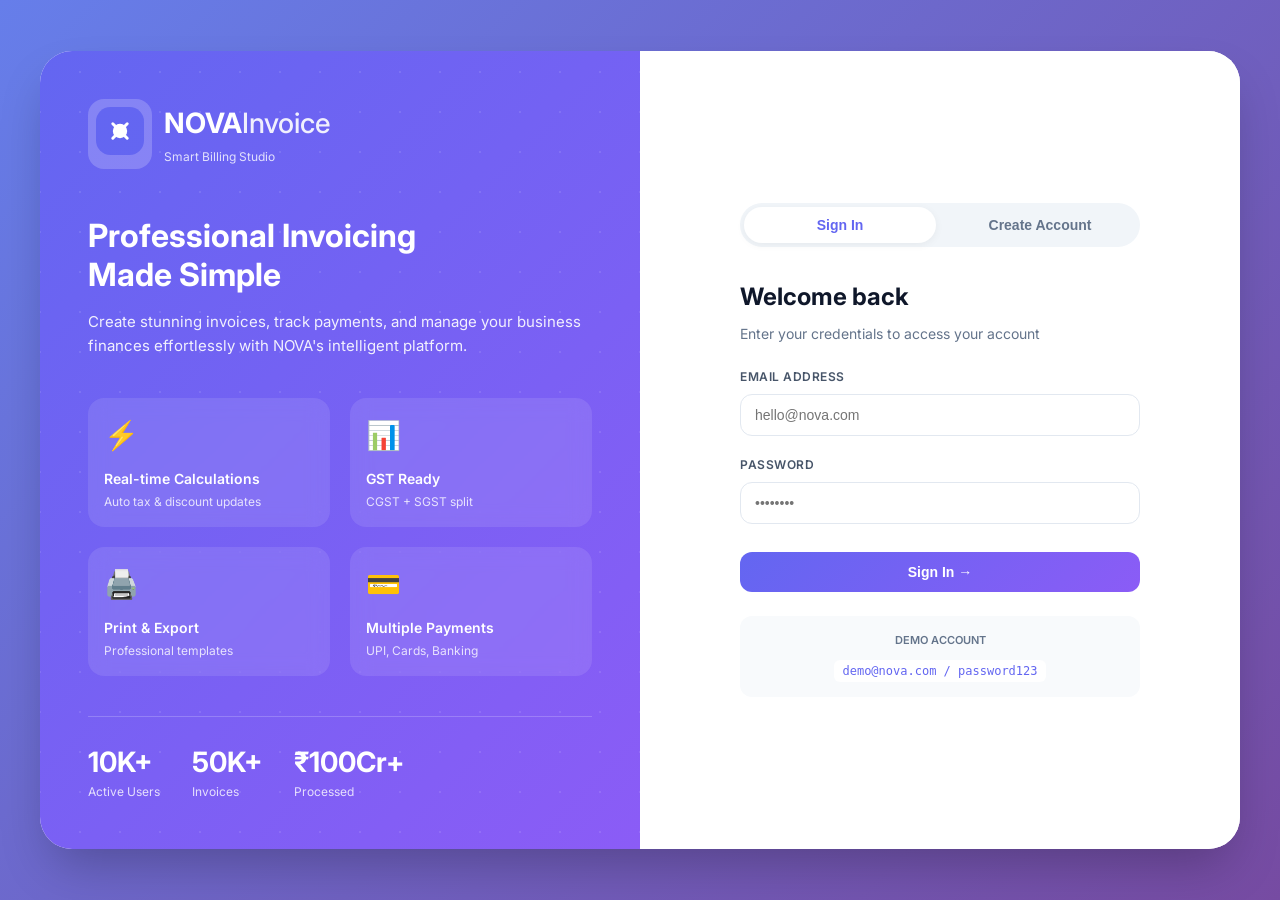
==== dashboard.html @ aae9df7b "second commit" ====
<!DOCTYPE html>
<html lang="en">
<head>
  <meta charset="UTF-8">
  <meta name="viewport" content="width=device-width, initial-scale=1.0">
  <title>NOVA Invoice · Dashboard</title>
  <link rel="preconnect" href="https://fonts.googleapis.com">
  <link rel="preconnect" href="https://fonts.gstatic.com" crossorigin>
  <link href="https://fonts.googleapis.com/css2?family=Inter:opsz,wght@14..32,300;14..32,400;14..32,500;14..32,600;14..32,700;14..32,800&display=swap" rel="stylesheet">
  <link rel="stylesheet" href="css/style.css">
  <link rel="stylesheet" href="css/dashboard.css">
  <link rel="icon" type="image/svg+xml" href="data:image/svg+xml,%3Csvg xmlns='http://www.w3.org/2000/svg' viewBox='0 0 24 24' fill='%236366f1'%3E%3Cpath d='M4 4h16v2H4V4zm2 4h12v2H6V8zm14 3H4v8h16v-8zm-2 6H6v-2h12v2z'/%3E%3C/svg%3E">
</head>
<body>
  <div class="app">
    <!-- Sidebar -->
    <aside class="sidebar">
      <div class="sidebar-header">
        <div class="logo-area">
          <div class="logo-icon-small">
            <svg width="32" height="32" viewBox="0 0 40 40" fill="none">
              <rect width="40" height="40" rx="10" fill="url(#gradLogoSm)"/>
              <path d="M14 14L26 26M26 14L14 26" stroke="white" stroke-width="2" stroke-linecap="round"/>
              <circle cx="20" cy="20" r="5" fill="white"/>
              <defs><linearGradient id="gradLogoSm" x1="0" y1="0" x2="40" y2="40"><stop stop-color="#6366f1"/><stop offset="1" stop-color="#8b5cf6"/></linearGradient></defs>
            </svg>
          </div>
          <div>
            <span class="logo-text">NOVA<span>Invoice</span></span>
            <p class="logo-sub">Smart Billing</p>
          </div>
        </div>
        
        <div class="user-profile">
          <div class="user-avatar" id="userAvatar">
            <span id="userInitial">👤</span>
          </div>
          <div class="user-info">
            <span id="userName">User</span>
            <button class="logout-link" onclick="logout()">Sign out</button>
          </div>
        </div>
      </div>

      <div class="search-section">
        <div class="search-field">
          <svg width="18" height="18" viewBox="0 0 24 24" fill="none" stroke="currentColor" stroke-width="2">
            <circle cx="10" cy="10" r="7"/>
            <line x1="21" y1="21" x2="15" y2="15"/>
          </svg>
          <input type="text" id="searchInput" placeholder="Search invoices...">
        </div>
        <div class="stats-badge">
          <span>Total</span>
          <strong id="invoiceCount">0</strong>
        </div>
      </div>

      <div class="invoices-container" id="invoiceListContainer">
        <div class="empty-invoices" id="emptyInvoices">
          <div class="empty-icon">📄</div>
          <p>No invoices yet</p>
          <span>Create your first invoice</span>
        </div>
        <div id="invoiceList" class="invoice-list"></div>
      </div>
    </aside>

    <!-- Main Content -->
    <main class="main-area">
      <div class="top-nav">
        <div class="welcome-section">
          <h1>Invoice Dashboard</h1>
          <p>Manage & track all your invoices</p>
        </div>
        <button class="create-btn" id="createInvoiceBtn">
          <svg width="20" height="20" viewBox="0 0 24 24" fill="none" stroke="currentColor" stroke-width="2">
            <line x1="12" y1="5" x2="12" y2="19"/>
            <line x1="5" y1="12" x2="19" y2="12"/>
          </svg>
          New Invoice
        </button>
      </div>

      <div class="preview-area" id="previewArea">
        <div class="empty-preview" id="emptyPreview">
          <div class="preview-icon">📋</div>
          <h3>No invoice selected</h3>
          <p>Select an invoice from the sidebar or create a new one</p>
          <button class="outline-btn" id="emptyCreateBtn">+ Create New Invoice</button>
        </div>
        <div id="invoicePreview" class="invoice-preview-wrapper hidden"></div>
      </div>
    </main>
  </div>

  <!-- Modal for Invoice Creation -->
  <div class="modal-overlay" id="invoiceModal">
    <div class="modal-container">
      <div class="modal-header">
        <h2 id="modalTitle">Create New Invoice</h2>
        <button class="modal-close" id="closeModalBtn">&times;</button>
      </div>
      <div class="modal-body">
        <!-- Step 1: Customer Details -->
        <div id="step1" class="modal-step active">
          <div class="step-progress">Step 1 of 2</div>
          <h3>Customer Information</h3>
          <div class="form-grid">
            <div class="form-field">
              <label>Full Name *</label>
              <input type="text" id="custName" placeholder="John Doe">
            </div>
            <div class="form-field">
              <label>Email Address *</label>
              <input type="email" id="custEmail" placeholder="customer@example.com">
            </div>
            <div class="form-field">
              <label>Phone Number</label>
              <input type="tel" id="custPhone" placeholder="+91 98765 43210">
            </div>
            <div class="form-field">
              <label>GSTIN (Optional)</label>
              <input type="text" id="custGst" placeholder="22AAAAA0000A1Z5">
            </div>
            <div class="form-field full-width">
              <label>Billing Address</label>
              <textarea id="custAddress" rows="2" placeholder="Street, City, State - PIN Code"></textarea>
            </div>
          </div>
          <div class="step-actions">
            <button class="btn-primary" id="nextToStep2">Continue →</button>
          </div>
        </div>

        <!-- Step 2: Items & Payment -->
        <div id="step2" class="modal-step">
          <div class="step-progress">Step 2 of 2</div>
          <h3>Items & Payment Details</h3>
          
          <div class="items-section">
            <table class="items-table">
              <thead>
                <tr><th>Item</th><th>Qty</th><th>Unit Price</th><th>Total</th><th></th></tr>
              </thead>
              <tbody id="itemsTableBody"></tbody>
            </table>
            
            <div class="add-item-row">
              <input type="text" id="itemName" placeholder="Item name">
              <input type="number" id="itemQty" placeholder="Qty" value="1" min="1">
              <input type="number" id="itemPrice" placeholder="Price" step="0.01">
              <button class="btn-secondary" id="addItemButton">+ Add</button>
            </div>
          </div>

          <div class="tax-section">
            <div class="tax-fields">
              <div class="tax-field">
                <label>CGST (%)</label>
                <input type="number" id="cgstRate" value="2.5" step="0.1">
              </div>
              <div class="tax-field">
                <label>SGST (%)</label>
                <input type="number" id="sgstRate" value="2.5" step="0.1">
              </div>
              <div class="tax-field">
                <label>Discount (%)</label>
                <input type="number" id="discountRate" value="0" step="0.1">
              </div>
            </div>
          </div>

          <div class="payment-section">
            <label>Payment Method</label>
            <div class="payment-options">
              <label class="payment-opt"><input type="radio" name="paymentMethod" value="UPI" checked> <span>UPI</span></label>
              <label class="payment-opt"><input type="radio" name="paymentMethod" value="Credit Card"> <span>Credit Card</span></label>
              <label class="payment-opt"><input type="radio" name="paymentMethod" value="Debit Card"> <span>Debit Card</span></label>
              <label class="payment-opt"><input type="radio" name="paymentMethod" value="Net Banking"> <span>Net Banking</span></label>
              <label class="payment-opt"><input type="radio" name="paymentMethod" value="Cash"> <span>Cash</span></label>
            </div>
          </div>

          <div class="summary-card">
            <div class="summary-item"><span>Subtotal</span><span id="summarySubtotal">₹0.00</span></div>
            <div class="summary-item"><span>CGST (<span id="cgstLabel">2.5</span>%)</span><span id="summaryCgst">₹0.00</span></div>
            <div class="summary-item"><span>SGST (<span id="sgstLabel">2.5</span>%)</span><span id="summarySgst">₹0.00</span></div>
            <div class="summary-item"><span>Discount</span><span id="summaryDiscount">₹0.00</span></div>
            <div class="summary-item grand"><span>Grand Total</span><span id="summaryGrandTotal">₹0.00</span></div>
          </div>

          <div class="step-actions dual">
            <button class="btn-secondary" id="backToStep1">← Back</button>
            <button class="btn-primary" id="generateInvoiceBtn">Generate Invoice</button>
          </div>
        </div>
      </div>
    </div>
  </div>

  <!-- Toast Notification -->
  <div id="toast" class="toast hidden"></div>
  
  <script src="js/auth.js"></script>
  <script src="js/app.js"></script>
</body>
</html>
---- css/style.css ----
/* Reset & Base */
* {
  margin: 0;
  padding: 0;
  box-sizing: border-box;
}

body {
  font-family: 'Inter', sans-serif;
  background: #f5f7fa;
  color: #1e293b;
  line-height: 1.5;
  -webkit-font-smoothing: antialiased;
}

/* Toast Notification */
.toast {
  position: fixed;
  bottom: 24px;
  right: 24px;
  background: #10b981;
  color: white;
  padding: 14px 24px;
  border-radius: 12px;
  font-weight: 500;
  font-size: 14px;
  z-index: 10000;
  animation: slideInRight 0.3s ease;
  box-shadow: 0 8px 20px rgba(0, 0, 0, 0.12);
  display: flex;
  align-items: center;
  gap: 12px;
  backdrop-filter: blur(8px);
}

.toast::before {
  content: '✓';
  font-weight: bold;
  font-size: 18px;
}

.toast.error {
  background: #ef4444;
}

.toast.error::before {
  content: '✕';
}

.toast.warning {
  background: #f59e0b;
}

.toast.warning::before {
  content: '⚠';
}

.toast.hidden {
  display: none;
}

@keyframes slideInRight {
  from {
    transform: translateX(100%);
    opacity: 0;
  }
  to {
    transform: translateX(0);
    opacity: 1;
  }
}

/* Utility Classes */
.hidden {
  display: none !important;
}

/* Buttons */
.btn-primary {
  background: linear-gradient(135deg, #6366f1 0%, #8b5cf6 100%);
  color: white;
  border: none;
  padding: 12px 28px;
  border-radius: 12px;
  font-weight: 600;
  font-size: 14px;
  cursor: pointer;
  transition: all 0.2s;
  display: inline-flex;
  align-items: center;
  gap: 8px;
}

.btn-primary:hover {
  transform: translateY(-2px);
  box-shadow: 0 8px 20px rgba(99, 102, 241, 0.3);
}

.btn-secondary {
  background: #f1f5f9;
  color: #1e293b;
  border: 1px solid #e2e8f0;
  padding: 12px 28px;
  border-radius: 12px;
  font-weight: 600;
  font-size: 14px;
  cursor: pointer;
  transition: all 0.2s;
}

.btn-secondary:hover {
  background: #e2e8f0;
}

/* Form Elements */
.form-field {
  display: flex;
  flex-direction: column;
  gap: 8px;
}

.form-field label {
  font-size: 12px;
  font-weight: 600;
  color: #475569;
  text-transform: uppercase;
  letter-spacing: 0.5px;
}

.form-field input,
.form-field textarea {
  border: 1px solid #e2e8f0;
  border-radius: 10px;
  padding: 10px 14px;
  font-size: 14px;
  font-family: inherit;
  transition: all 0.2s;
}

.form-field input:focus,
.form-field textarea:focus {
  outline: none;
  border-color: #6366f1;
  box-shadow: 0 0 0 3px rgba(99, 102, 241, 0.1);
}

/* Scrollbar */
::-webkit-scrollbar {
  width: 6px;
  height: 6px;
}

::-webkit-scrollbar-track {
  background: #f1f5f9;
}

::-webkit-scrollbar-thumb {
  background: #cbd5e1;
  border-radius: 10px;
}

::-webkit-scrollbar-thumb:hover {
  background: #94a3b8;
}
---- css/dashboard.css ----
.app {
  display: flex;
  min-height: 100vh;
  background: #f8fafc;
}

/* Sidebar */
.sidebar {
  width: 300px;
  background: white;
  border-right: 1px solid #e2e8f0;
  display: flex;
  flex-direction: column;
  position: fixed;
  height: 100vh;
  overflow-y: auto;
}

.sidebar-header {
  padding: 24px;
  border-bottom: 1px solid #e2e8f0;
}

.logo-area {
  display: flex;
  align-items: center;
  gap: 12px;
  margin-bottom: 24px;
}

.logo-icon-small {
  background: linear-gradient(135deg, #6366f1 0%, #8b5cf6 100%);
  border-radius: 12px;
  padding: 6px;
}

.logo-text {
  font-size: 18px;
  font-weight: 700;
  color: #0f172a;
}

.logo-text span {
  color: #6366f1;
}

.logo-sub {
  font-size: 10px;
  color: #94a3b8;
  margin-top: 2px;
}

.user-profile {
  display: flex;
  align-items: center;
  gap: 12px;
  padding-top: 16px;
  border-top: 1px solid #e2e8f0;
}

.user-avatar {
  width: 44px;
  height: 44px;
  background: linear-gradient(135deg, #6366f1 0%, #8b5cf6 100%);
  border-radius: 50%;
  display: flex;
  align-items: center;
  justify-content: center;
  font-size: 18px;
  color: white;
}

.user-info {
  flex: 1;
}

.user-info span {
  display: block;
  font-weight: 600;
  font-size: 14px;
  color: #0f172a;
}

.logout-link {
  background: none;
  border: none;
  color: #ef4444;
  font-size: 11px;
  cursor: pointer;
  padding: 0;
  margin-top: 4px;
}

.logout-link:hover {
  text-decoration: underline;
}

.search-section {
  padding: 20px 24px;
  border-bottom: 1px solid #e2e8f0;
}

.search-field {
  display: flex;
  align-items: center;
  gap: 10px;
  background: #f1f5f9;
  border: 1px solid #e2e8f0;
  border-radius: 12px;
  padding: 10px 14px;
  margin-bottom: 16px;
}

.search-field svg {
  color: #94a3b8;
}

.search-field input {
  flex: 1;
  border: none;
  background: transparent;
  outline: none;
  font-size: 14px;
}

.stats-badge {
  display: flex;
  justify-content: space-between;
  font-size: 12px;
  color: #64748b;
}

.stats-badge strong {
  color: #6366f1;
  font-size: 16px;
}

.invoices-container {
  flex: 1;
  padding: 16px;
  overflow-y: auto;
}

.empty-invoices {
  text-align: center;
  padding: 48px 20px;
  color: #94a3b8;
}

.empty-icon {
  font-size: 48px;
  margin-bottom: 12px;
}

.invoice-list {
  display: flex;
  flex-direction: column;
  gap: 8px;
}

.invoice-item {
  background: #f8fafc;
  border: 1px solid #e2e8f0;
  border-radius: 12px;
  padding: 12px;
  cursor: pointer;
  transition: all 0.2s;
}

.invoice-item:hover {
  border-color: #6366f1;
  transform: translateX(4px);
  background: #fef9e3;
}

.invoice-item.active {
  border-color: #6366f1;
  background: #eef2ff;
}

.invoice-header {
  display: flex;
  justify-content: space-between;
  margin-bottom: 8px;
  font-size: 11px;
  color: #64748b;
}

.invoice-number {
  font-weight: 600;
  color: #6366f1;
}

.invoice-customer {
  font-weight: 600;
  font-size: 13px;
  margin-bottom: 6px;
}

.invoice-amount {
  font-weight: 700;
  font-size: 14px;
  color: #0f172a;
}

/* Main Content */
.main-area {
  flex: 1;
  margin-left: 300px;
  padding: 24px;
}

.top-nav {
  display: flex;
  justify-content: space-between;
  align-items: center;
  margin-bottom: 24px;
}

.welcome-section h1 {
  font-size: 28px;
  font-weight: 700;
  color: #0f172a;
}

.welcome-section p {
  color: #64748b;
  font-size: 14px;
  margin-top: 4px;
}

.create-btn {
  background: linear-gradient(135deg, #6366f1 0%, #8b5cf6 100%);
  color: white;
  border: none;
  padding: 12px 24px;
  border-radius: 40px;
  font-weight: 600;
  display: flex;
  align-items: center;
  gap: 8px;
  cursor: pointer;
  transition: all 0.2s;
}

.create-btn:hover {
  transform: translateY(-2px);
  box-shadow: 0 8px 20px rgba(99,102,241,0.3);
}

.preview-area {
  background: white;
  border-radius: 24px;
  border: 1px solid #e2e8f0;
  min-height: 500px;
}

.empty-preview {
  text-align: center;
  padding: 80px 40px;
  color: #94a3b8;
}

.preview-icon {
  font-size: 64px;
  margin-bottom: 16px;
}

.empty-preview h3 {
  font-size: 20px;
  margin-bottom: 8px;
  color: #475569;
}

.outline-btn {
  background: transparent;
  border: 1px solid #6366f1;
  color: #6366f1;
  padding: 10px 24px;
  border-radius: 40px;
  font-weight: 600;
  cursor: pointer;
  margin-top: 16px;
  transition: all 0.2s;
}

.outline-btn:hover {
  background: #6366f1;
  color: white;
}

/* Invoice Preview */
.invoice-preview-wrapper {
  padding: 32px;
  animation: fadeInUp 0.3s ease;
}

@keyframes fadeInUp {
  from {
    opacity: 0;
    transform: translateY(20px);
  }
  to {
    opacity: 1;
    transform: translateY(0);
  }
}

.invoice-card {
  background: white;
}

.invoice-header {
  display: flex;
  justify-content: space-between;
  margin-bottom: 32px;
  padding-bottom: 24px;
  border-bottom: 2px solid #e2e8f0;
}

.company-info h2 {
  font-size: 24px;
  color: #6366f1;
  margin-bottom: 8px;
}

.company-info p {
  font-size: 12px;
  color: #64748b;
  margin-bottom: 4px;
}

.invoice-details {
  text-align: right;
}

.invoice-title {
  font-size: 28px;
  font-weight: 700;
  color: #0f172a;
}

.billing-section {
  display: grid;
  grid-template-columns: 1fr 1fr;
  gap: 32px;
  margin-bottom: 32px;
}

.bill-to h4, .invoice-meta h4 {
  font-weight: 600;
  margin-bottom: 12px;
  color: #0f172a;
}

.bill-to p, .invoice-meta p {
  font-size: 13px;
  color: #475569;
  margin-bottom: 4px;
}

.items-table {
  width: 100%;
  border-collapse: collapse;
  margin-bottom: 24px;
}

.items-table th {
  background: #f8fafc;
  padding: 12px;
  text-align: left;
  font-weight: 600;
  font-size: 12px;
  border-bottom: 2px solid #e2e8f0;
}

.items-table td {
  padding: 12px;
  border-bottom: 1px solid #e2e8f0;
  font-size: 13px;
}

.payment-info {
  background: #f8fafc;
  padding: 16px;
  border-radius: 12px;
  margin-bottom: 24px;
}

.payment-info h4 {
  font-size: 11px;
  color: #64748b;
  margin-bottom: 8px;
  text-transform: uppercase;
}

.summary-section {
  display: flex;
  justify-content: flex-end;
}

.summary-box {
  width: 320px;
}

.summary-row {
  display: flex;
  justify-content: space-between;
  padding: 8px 0;
  font-size: 13px;
}

.grand-total-row {
  font-weight: 700;
  color: #6366f1;
  border-top: 2px solid #e2e8f0;
  margin-top: 8px;
  padding-top: 12px;
  font-size: 16px;
}

.print-btn {
  margin-top: 24px;
  display: flex;
  justify-content: flex-end;
}

/* Modal */
.modal-overlay {
  display: none;
  position: fixed;
  top: 0;
  left: 0;
  right: 0;
  bottom: 0;
  background: rgba(0, 0, 0, 0.6);
  backdrop-filter: blur(4px);
  z-index: 1000;
  align-items: center;
  justify-content: center;
}

.modal-overlay.active {
  display: flex;
}

.modal-container {
  background: white;
  border-radius: 24px;
  width: 90%;
  max-width: 800px;
  max-height: 85vh;
  overflow-y: auto;
  animation: modalSlideUp 0.3s ease;
}

@keyframes modalSlideUp {
  from {
    transform: translateY(50px);
    opacity: 0;
  }
  to {
    transform: translateY(0);
    opacity: 1;
  }
}

.modal-header {
  display: flex;
  justify-content: space-between;
  align-items: center;
  padding: 20px 24px;
  border-bottom: 1px solid #e2e8f0;
}

.modal-header h2 {
  font-size: 20px;
  font-weight: 600;
}

.modal-close {
  background: none;
  border: none;
  font-size: 28px;
  cursor: pointer;
  color: #94a3b8;
  transition: all 0.2s;
}

.modal-close:hover {
  color: #ef4444;
  transform: rotate(90deg);
}

.modal-body {
  padding: 24px;
}

.modal-step {
  display: none;
}

.modal-step.active {
  display: block;
  animation: fadeIn 0.3s ease;
}

.step-progress {
  font-size: 11px;
  color: #6366f1;
  font-weight: 600;
  margin-bottom: 12px;
  text-transform: uppercase;
  letter-spacing: 1px;
}

.modal-step h3 {
  font-size: 20px;
  margin-bottom: 24px;
  color: #0f172a;
}

.form-grid {
  display: grid;
  grid-template-columns: 1fr 1fr;
  gap: 16px;
  margin-bottom: 24px;
}

.full-width {
  grid-column: span 2;
}

.items-section {
  margin-bottom: 24px;
}

.items-table {
  width: 100%;
  margin-bottom: 16px;
}

.items-table th, .items-table td {
  padding: 10px;
  font-size: 13px;
}

.add-item-row {
  display: grid;
  grid-template-columns: 2fr 1fr 1fr auto;
  gap: 8px;
}

.add-item-row input {
  border: 1px solid #e2e8f0;
  border-radius: 10px;
  padding: 8px 12px;
  font-size: 13px;
}

.delete-item {
  background: none;
  border: none;
  color: #ef4444;
  cursor: pointer;
  font-size: 18px;
  padding: 4px;
}

.tax-section {
  margin-bottom: 24px;
}

.tax-fields {
  display: grid;
  grid-template-columns: repeat(3, 1fr);
  gap: 16px;
}

.tax-field label {
  font-size: 11px;
  font-weight: 600;
  color: #475569;
  display: block;
  margin-bottom: 6px;
}

.tax-field input {
  width: 100%;
  border: 1px solid #e2e8f0;
  border-radius: 10px;
  padding: 8px 12px;
  font-size: 13px;
}

.payment-section {
  margin-bottom: 24px;
}

.payment-section label {
  font-size: 11px;
  font-weight: 600;
  color: #475569;
  display: block;
  margin-bottom: 12px;
  text-transform: uppercase;
}

.payment-options {
  display: flex;
  flex-wrap: wrap;
  gap: 12px;
}

.payment-opt {
  display: flex;
  align-items: center;
  gap: 6px;
  padding: 6px 14px;
  border: 1px solid #e2e8f0;
  border-radius: 40px;
  cursor: pointer;
  transition: all 0.2s;
}

.payment-opt:hover {
  border-color: #6366f1;
  background: #eef2ff;
}

.payment-opt input {
  margin: 0;
}

.summary-card {
  background: #f8fafc;
  padding: 16px;
  border-radius: 16px;
  margin-bottom: 24px;
}

.summary-item {
  display: flex;
  justify-content: space-between;
  padding: 8px 0;
  font-size: 13px;
}

.summary-item.grand {
  font-weight: 700;
  color: #6366f1;
  font-size: 16px;
  border-top: 1px solid #e2e8f0;
  margin-top: 8px;
  padding-top: 12px;
}

.step-actions {
  display: flex;
  justify-content: flex-end;
  gap: 12px;
  margin-top: 24px;
}

.step-actions.dual {
  justify-content: space-between;
}

/* Responsive */
@media (max-width: 768px) {
  .sidebar {
    position: fixed;
    transform: translateX(-100%);
    transition: transform 0.3s;
    z-index: 100;
  }
  
  .main-area {
    margin-left: 0;
  }
  
  .form-grid {
    grid-template-columns: 1fr;
  }
  
  .full-width {
    grid-column: span 1;
  }
  
  .tax-fields {
    grid-template-columns: 1fr;
  }
  
  .add-item-row {
    grid-template-columns: 1fr;
  }
  
  .billing-section {
    grid-template-columns: 1fr;
  }
}

@media print {
  .sidebar, .top-nav, .modal-overlay, .print-btn, .create-btn {
    display: none !important;
  }
  
  .main-area {
    margin: 0;
    padding: 0;
  }
  
  .preview-area {
    border: none;
    padding: 0;
  }
  
  .invoice-card {
    page-break-inside: avoid;
  }
}
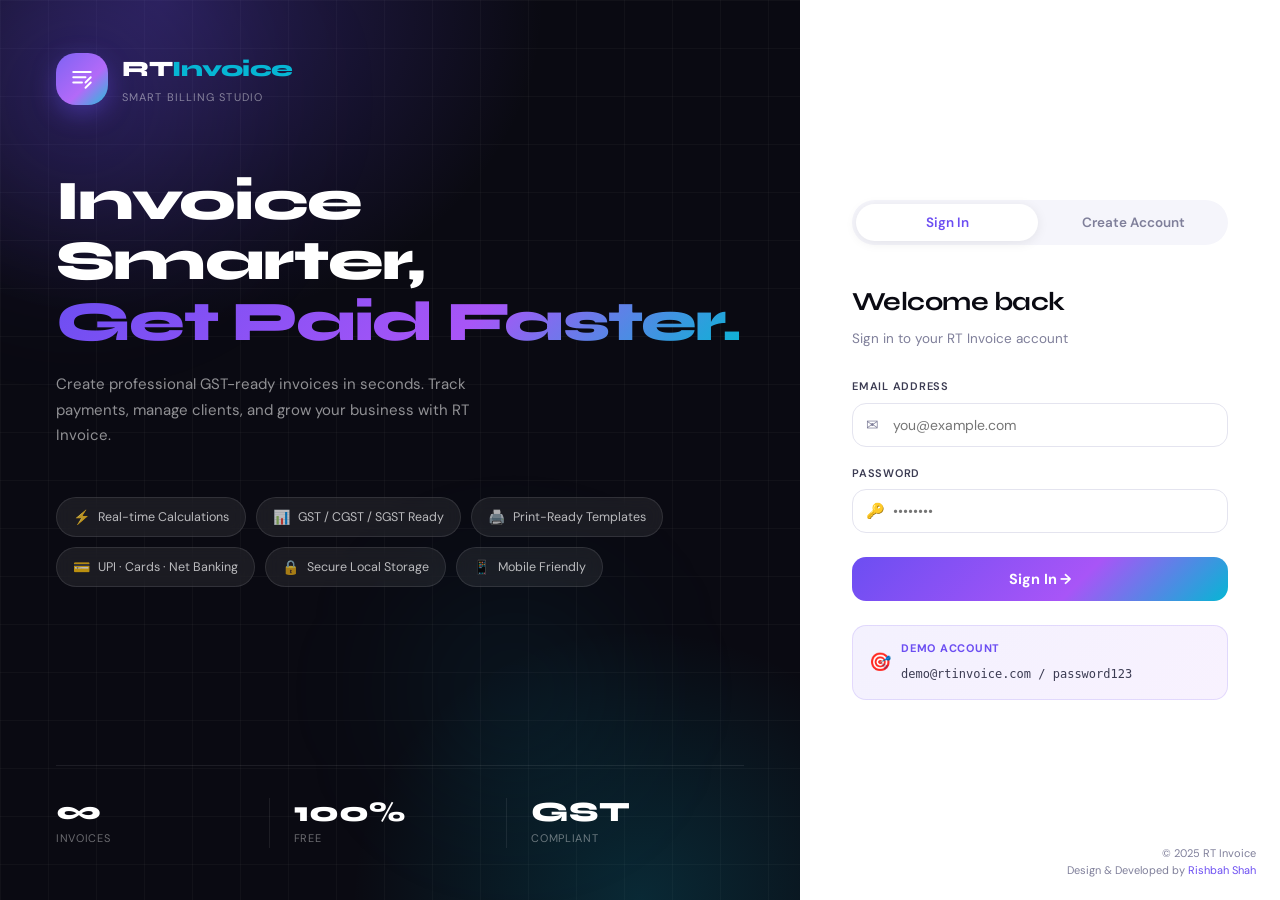
==== commit b6248469: "third commit" ====
--- a/dashboard.html
+++ b/dashboard.html
@@ -1,119 +1,177 @@
 <!DOCTYPE html>
 <html lang="en">
+
 <head>
   <meta charset="UTF-8">
   <meta name="viewport" content="width=device-width, initial-scale=1.0">
-  <title>NOVA Invoice · Dashboard</title>
+  <title>RT Invoice · Dashboard</title>
   <link rel="preconnect" href="https://fonts.googleapis.com">
   <link rel="preconnect" href="https://fonts.gstatic.com" crossorigin>
-  <link href="https://fonts.googleapis.com/css2?family=Inter:opsz,wght@14..32,300;14..32,400;14..32,500;14..32,600;14..32,700;14..32,800&display=swap" rel="stylesheet">
+  <link
+    href="https://fonts.googleapis.com/css2?family=Syne:wght@400;500;600;700;800&family=DM+Sans:ital,opsz,wght@0,9..40,300;0,9..40,400;0,9..40,500;0,9..40,600;1,9..40,300&display=swap"
+    rel="stylesheet">
   <link rel="stylesheet" href="css/style.css">
   <link rel="stylesheet" href="css/dashboard.css">
-  <link rel="icon" type="image/svg+xml" href="data:image/svg+xml,%3Csvg xmlns='http://www.w3.org/2000/svg' viewBox='0 0 24 24' fill='%236366f1'%3E%3Cpath d='M4 4h16v2H4V4zm2 4h12v2H6V8zm14 3H4v8h16v-8zm-2 6H6v-2h12v2z'/%3E%3C/svg%3E">
+  <link rel="icon" type="image/svg+xml"
+    href="data:image/svg+xml,%3Csvg xmlns='http://www.w3.org/2000/svg' viewBox='0 0 32 32' fill='%236c4ef2'%3E%3Crect width='32' height='32' rx='8' fill='%236c4ef2'/%3E%3Ctext x='5' y='23' font-size='18' font-weight='900' fill='white' font-family='sans-serif'%3ERT%3C/text%3E%3C/svg%3E">
 </head>
+
 <body>
+
   <div class="app">
-    <!-- Sidebar -->
+
+    <!-- ══════════════════════════
+       SIDEBAR
+  ══════════════════════════ -->
     <aside class="sidebar">
-      <div class="sidebar-header">
-        <div class="logo-area">
-          <div class="logo-icon-small">
-            <svg width="32" height="32" viewBox="0 0 40 40" fill="none">
-              <rect width="40" height="40" rx="10" fill="url(#gradLogoSm)"/>
-              <path d="M14 14L26 26M26 14L14 26" stroke="white" stroke-width="2" stroke-linecap="round"/>
-              <circle cx="20" cy="20" r="5" fill="white"/>
-              <defs><linearGradient id="gradLogoSm" x1="0" y1="0" x2="40" y2="40"><stop stop-color="#6366f1"/><stop offset="1" stop-color="#8b5cf6"/></linearGradient></defs>
+
+      <!-- Top dark header -->
+      <div class="sidebar-top">
+        <div class="sidebar-brand">
+          <div class="sb-icon">
+            <svg width="20" height="20" viewBox="0 0 32 32" fill="none">
+              <path d="M6 8h20M6 14h14M6 20h10M20 20l6-6M20 26l6-6" stroke="white" stroke-width="2.2"
+                stroke-linecap="round" />
             </svg>
           </div>
           <div>
-            <span class="logo-text">NOVA<span>Invoice</span></span>
-            <p class="logo-sub">Smart Billing</p>
-          </div>
-        </div>
-        
-        <div class="user-profile">
-          <div class="user-avatar" id="userAvatar">
-            <span id="userInitial">👤</span>
-          </div>
-          <div class="user-info">
-            <span id="userName">User</span>
-            <button class="logout-link" onclick="logout()">Sign out</button>
-          </div>
-        </div>
-      </div>
-
-      <div class="search-section">
-        <div class="search-field">
-          <svg width="18" height="18" viewBox="0 0 24 24" fill="none" stroke="currentColor" stroke-width="2">
-            <circle cx="10" cy="10" r="7"/>
-            <line x1="21" y1="21" x2="15" y2="15"/>
+            <div class="sb-brand-name">RT<span>Invoice</span></div>
+            <div class="sb-brand-sub">Smart Billing</div>
+          </div>
+        </div>
+
+        <!-- User profile -->
+        <div class="sb-user">
+          <div class="sb-avatar" id="userInitial">U</div>
+          <div style="flex:1;min-width:0">
+            <span class="sb-user-name" id="userName">User</span>
+            <span class="sb-user-meta">Signed in</span>
+          </div>
+          <button class="sb-signout" onclick="logout()" title="Sign out">
+            <svg width="16" height="16" viewBox="0 0 24 24" fill="none" stroke="currentColor" stroke-width="2.2">
+              <path d="M9 21H5a2 2 0 0 1-2-2V5a2 2 0 0 1 2-2h4" />
+              <polyline points="16 17 21 12 16 7" />
+              <line x1="21" y1="12" x2="9" y2="12" />
+            </svg>
+          </button>
+        </div>
+      </div>
+
+      <!-- Search -->
+      <div class="sb-search">
+        <div class="sb-search-wrap">
+          <svg width="15" height="15" viewBox="0 0 24 24" fill="none" stroke="currentColor" stroke-width="2">
+            <circle cx="10" cy="10" r="7" />
+            <line x1="21" y1="21" x2="15" y2="15" />
           </svg>
-          <input type="text" id="searchInput" placeholder="Search invoices...">
-        </div>
-        <div class="stats-badge">
-          <span>Total</span>
-          <strong id="invoiceCount">0</strong>
-        </div>
-      </div>
-
-      <div class="invoices-container" id="invoiceListContainer">
-        <div class="empty-invoices" id="emptyInvoices">
-          <div class="empty-icon">📄</div>
+          <input type="text" id="searchInput" placeholder="Search invoices…">
+        </div>
+        <div class="sb-meta">
+          <span>Total Invoices</span>
+          <span class="sb-count" id="invoiceCount">0</span>
+        </div>
+      </div>
+
+      <!-- Invoice List -->
+      <div class="sb-list-area">
+        <div class="empty-state" id="emptyInvoices">
+          <div class="empty-state-icon">📄</div>
           <p>No invoices yet</p>
-          <span>Create your first invoice</span>
-        </div>
-        <div id="invoiceList" class="invoice-list"></div>
-      </div>
+          <span>Create your first invoice above</span>
+        </div>
+        <div id="invoiceList"></div>
+      </div>
+
+      <!-- Copyright -->
+      <div class="sb-copyright">
+        © 2025 RT Invoice<br>
+        Design &amp; Developed by <strong>Rishbah Shah</strong>
+      </div>
+
     </aside>
 
-    <!-- Main Content -->
+    <!-- ══════════════════════════
+       MAIN CONTENT
+  ══════════════════════════ -->
     <main class="main-area">
-      <div class="top-nav">
-        <div class="welcome-section">
-          <h1>Invoice Dashboard</h1>
-          <p>Manage & track all your invoices</p>
+
+      <!-- Top Bar -->
+      <div class="top-bar">
+        <div style="display:flex;align-items:center;gap:0">
+          <button class="hamburger" id="hamburgerBtn" aria-label="Toggle sidebar">
+            <span></span><span></span><span></span>
+          </button>
+          <div class="top-bar-left">
+            <h1>Invoice Dashboard</h1>
+            <p>Manage &amp; track all your invoices</p>
+          </div>
         </div>
         <button class="create-btn" id="createInvoiceBtn">
-          <svg width="20" height="20" viewBox="0 0 24 24" fill="none" stroke="currentColor" stroke-width="2">
-            <line x1="12" y1="5" x2="12" y2="19"/>
-            <line x1="5" y1="12" x2="19" y2="12"/>
+          <svg width="16" height="16" viewBox="0 0 24 24" fill="none" stroke="currentColor" stroke-width="2.5">
+            <line x1="12" y1="5" x2="12" y2="19" />
+            <line x1="5" y1="12" x2="19" y2="12" />
           </svg>
           New Invoice
         </button>
       </div>
 
-      <div class="preview-area" id="previewArea">
-        <div class="empty-preview" id="emptyPreview">
-          <div class="preview-icon">📋</div>
-          <h3>No invoice selected</h3>
-          <p>Select an invoice from the sidebar or create a new one</p>
+      <!-- Content Area -->
+      <div class="content-area">
+
+        <!-- Empty Preview -->
+        <div class="preview-empty" id="emptyPreview">
+          <div class="preview-empty-icon">📋</div>
+          <h3>No Invoice Selected</h3>
+          <p>Select an invoice from the sidebar, or create a new one to get started.</p>
           <button class="outline-btn" id="emptyCreateBtn">+ Create New Invoice</button>
         </div>
-        <div id="invoicePreview" class="invoice-preview-wrapper hidden"></div>
+
+        <!-- Invoice Preview -->
+        <div id="invoicePreview" class="hidden"></div>
+
       </div>
     </main>
   </div>
 
-  <!-- Modal for Invoice Creation -->
+  <!-- ══════════════════════════
+     MODAL — Create Invoice
+══════════════════════════ -->
   <div class="modal-overlay" id="invoiceModal">
-    <div class="modal-container">
-      <div class="modal-header">
-        <h2 id="modalTitle">Create New Invoice</h2>
+    <div class="modal-box">
+
+      <!-- Modal Header -->
+      <div class="modal-head">
+        <h2 id="modalTitle">New Invoice — Customer Info</h2>
         <button class="modal-close" id="closeModalBtn">&times;</button>
       </div>
+
+      <!-- Step Indicator -->
+      <div class="step-indicator">
+        <div class="step-dot active" id="stepDot1">1</div>
+        <span
+          style="font-size:11px;color:var(--muted);text-transform:uppercase;letter-spacing:.07em;font-weight:600">Customer</span>
+        <div class="step-line">
+          <div class="step-line-fill" id="stepFill1"></div>
+        </div>
+        <div class="step-dot" id="stepDot2">2</div>
+        <span
+          style="font-size:11px;color:var(--muted);text-transform:uppercase;letter-spacing:.07em;font-weight:600">Items
+          &amp; Payment</span>
+      </div>
+
       <div class="modal-body">
-        <!-- Step 1: Customer Details -->
+
+        <!-- ── Step 1: Customer ── -->
         <div id="step1" class="modal-step active">
-          <div class="step-progress">Step 1 of 2</div>
-          <h3>Customer Information</h3>
+          <div class="modal-step-title">Customer Information</div>
           <div class="form-grid">
             <div class="form-field">
               <label>Full Name *</label>
-              <input type="text" id="custName" placeholder="John Doe">
+              <input type="text" id="custName" placeholder="e.g. Amit Patel">
             </div>
             <div class="form-field">
               <label>Email Address *</label>
-              <input type="email" id="custEmail" placeholder="customer@example.com">
+              <input type="email" id="custEmail" placeholder="amit@example.com">
             </div>
             <div class="form-field">
               <label>Phone Number</label>
@@ -123,86 +181,125 @@
               <label>GSTIN (Optional)</label>
               <input type="text" id="custGst" placeholder="22AAAAA0000A1Z5">
             </div>
-            <div class="form-field full-width">
+            <div class="form-field full">
               <label>Billing Address</label>
-              <textarea id="custAddress" rows="2" placeholder="Street, City, State - PIN Code"></textarea>
+              <textarea id="custAddress" rows="2" placeholder="Street, City, State — PIN Code"></textarea>
             </div>
           </div>
           <div class="step-actions">
-            <button class="btn-primary" id="nextToStep2">Continue →</button>
-          </div>
-        </div>
-
-        <!-- Step 2: Items & Payment -->
+            <button class="btn-primary" id="nextToStep2">Continue → Items</button>
+          </div>
+        </div>
+
+        <!-- ── Step 2: Items & Payment ── -->
         <div id="step2" class="modal-step">
-          <div class="step-progress">Step 2 of 2</div>
-          <h3>Items & Payment Details</h3>
-          
+          <div class="modal-step-title">Items &amp; Payment Details</div>
+
+          <!-- Items Table -->
           <div class="items-section">
-            <table class="items-table">
+            <table class="modal-items-table">
               <thead>
-                <tr><th>Item</th><th>Qty</th><th>Unit Price</th><th>Total</th><th></th></tr>
+                <tr>
+                  <th>Item</th>
+                  <th>Qty</th>
+                  <th>Unit Price</th>
+                  <th>Total</th>
+                  <th></th>
+                </tr>
               </thead>
-              <tbody id="itemsTableBody"></tbody>
+              <tbody id="itemsTableBody">
+                <tr id="emptyItemRow">
+                  <td colspan="5" style="text-align:center;color:var(--muted);font-size:13px;padding:18px">
+                    No items added yet — use the form below
+                  </td>
+                </tr>
+              </tbody>
             </table>
-            
+
             <div class="add-item-row">
-              <input type="text" id="itemName" placeholder="Item name">
-              <input type="number" id="itemQty" placeholder="Qty" value="1" min="1">
-              <input type="number" id="itemPrice" placeholder="Price" step="0.01">
-              <button class="btn-secondary" id="addItemButton">+ Add</button>
-            </div>
-          </div>
-
-          <div class="tax-section">
-            <div class="tax-fields">
-              <div class="tax-field">
-                <label>CGST (%)</label>
-                <input type="number" id="cgstRate" value="2.5" step="0.1">
+              <div class="form-field">
+                <label>Item Name</label>
+                <input type="text" id="itemName" placeholder="e.g. Web Design">
               </div>
-              <div class="tax-field">
-                <label>SGST (%)</label>
-                <input type="number" id="sgstRate" value="2.5" step="0.1">
+              <div class="form-field">
+                <label>Qty</label>
+                <input type="number" id="itemQty" value="1" min="1">
               </div>
-              <div class="tax-field">
-                <label>Discount (%)</label>
-                <input type="number" id="discountRate" value="0" step="0.1">
+              <div class="form-field">
+                <label>Price (₹)</label>
+                <input type="number" id="itemPrice" placeholder="0.00" step="0.01" min="0">
               </div>
-            </div>
-          </div>
-
-          <div class="payment-section">
-            <label>Payment Method</label>
-            <div class="payment-options">
-              <label class="payment-opt"><input type="radio" name="paymentMethod" value="UPI" checked> <span>UPI</span></label>
-              <label class="payment-opt"><input type="radio" name="paymentMethod" value="Credit Card"> <span>Credit Card</span></label>
-              <label class="payment-opt"><input type="radio" name="paymentMethod" value="Debit Card"> <span>Debit Card</span></label>
-              <label class="payment-opt"><input type="radio" name="paymentMethod" value="Net Banking"> <span>Net Banking</span></label>
-              <label class="payment-opt"><input type="radio" name="paymentMethod" value="Cash"> <span>Cash</span></label>
-            </div>
-          </div>
-
+              <div class="form-field" style="justify-content:flex-end">
+                <label>&nbsp;</label>
+                <button class="btn-primary" id="addItemButton" style="white-space:nowrap">+ Add</button>
+              </div>
+            </div>
+          </div>
+
+          <!-- Tax Fields -->
+          <div class="tax-grid">
+            <div class="form-field">
+              <label>CGST (%)</label>
+              <input type="number" id="cgstRate" value="2.5" step="0.1" min="0">
+            </div>
+            <div class="form-field">
+              <label>SGST (%)</label>
+              <input type="number" id="sgstRate" value="2.5" step="0.1" min="0">
+            </div>
+            <div class="form-field">
+              <label>Discount (%)</label>
+              <input type="number" id="discountRate" value="0" step="0.1" min="0">
+            </div>
+          </div>
+
+          <!-- Payment Method -->
+          <div class="payment-opts-label">Payment Method</div>
+          <div class="payment-opts">
+            <label class="pay-opt"><input type="radio" name="paymentMethod" value="UPI" checked>
+              <span>UPI</span></label>
+            <label class="pay-opt"><input type="radio" name="paymentMethod" value="Credit Card"> <span>Credit
+                Card</span></label>
+            <label class="pay-opt"><input type="radio" name="paymentMethod" value="Debit Card"> <span>Debit
+                Card</span></label>
+            <label class="pay-opt"><input type="radio" name="paymentMethod" value="Net Banking"> <span>Net
+                Banking</span></label>
+            <label class="pay-opt"><input type="radio" name="paymentMethod" value="Cash"> <span>Cash</span></label>
+          </div>
+
+          <!-- Summary Card -->
           <div class="summary-card">
-            <div class="summary-item"><span>Subtotal</span><span id="summarySubtotal">₹0.00</span></div>
-            <div class="summary-item"><span>CGST (<span id="cgstLabel">2.5</span>%)</span><span id="summaryCgst">₹0.00</span></div>
-            <div class="summary-item"><span>SGST (<span id="sgstLabel">2.5</span>%)</span><span id="summarySgst">₹0.00</span></div>
-            <div class="summary-item"><span>Discount</span><span id="summaryDiscount">₹0.00</span></div>
-            <div class="summary-item grand"><span>Grand Total</span><span id="summaryGrandTotal">₹0.00</span></div>
+            <div class="sum-line"><span>Subtotal</span><span id="summarySubtotal">₹0.00</span></div>
+            <div class="sum-line"><span>CGST (<span id="cgstLabel">2.5</span>%)</span><span
+                id="summaryCgst">₹0.00</span></div>
+            <div class="sum-line"><span>SGST (<span id="sgstLabel">2.5</span>%)</span><span
+                id="summarySgst">₹0.00</span></div>
+            <div class="sum-line"><span>Discount</span><span id="summaryDiscount">₹0.00</span></div>
+            <div class="sum-total"><span>Grand Total</span><span id="summaryGrandTotal">₹0.00</span></div>
           </div>
 
           <div class="step-actions dual">
             <button class="btn-secondary" id="backToStep1">← Back</button>
-            <button class="btn-primary" id="generateInvoiceBtn">Generate Invoice</button>
-          </div>
-        </div>
+            <button class="btn-primary" id="generateInvoiceBtn">
+              <svg width="15" height="15" viewBox="0 0 24 24" fill="none" stroke="currentColor" stroke-width="2.2">
+                <path d="M14 2H6a2 2 0 0 0-2 2v16a2 2 0 0 0 2 2h12a2 2 0 0 0 2-2V8z" />
+                <polyline points="14 2 14 8 20 8" />
+                <line x1="12" y1="11" x2="12" y2="17" />
+                <line x1="9" y1="14" x2="15" y2="14" />
+              </svg>
+              Generate Invoice
+            </button>
+          </div>
+        </div>
+
       </div>
     </div>
   </div>
 
-  <!-- Toast Notification -->
+  <!-- Toast -->
   <div id="toast" class="toast hidden"></div>
-  
+
   <script src="js/auth.js"></script>
   <script src="js/app.js"></script>
 </body>
+
 </html>
--- a/css/style.css
+++ b/css/style.css
@@ -1,164 +1,294 @@
-/* Reset & Base */
-* {
+/* =============================================
+   RT INVOICE — Global Styles
+   Design & Developed by Rishbah Shah
+   ============================================= */
+
+@import url('https://fonts.googleapis.com/css2?family=Syne:wght@400;500;600;700;800&family=DM+Sans:ital,opsz,wght@0,9..40,300;0,9..40,400;0,9..40,500;0,9..40,600;1,9..40,300&display=swap');
+
+:root {
+  --ink: #0a0a12;
+  --ink-mid: #1e1e2e;
+  --ink-soft: #3b3b52;
+  --muted: #7f7f9a;
+  --border: #e4e4ef;
+  --surface: #f5f5fb;
+  --white: #ffffff;
+
+  --accent: #6c4ef2;
+  --accent-2: #a855f7;
+  --accent-3: #06b6d4;
+  --glow: rgba(108, 78, 242, 0.18);
+
+  --grad: linear-gradient(135deg, #6c4ef2 0%, #a855f7 60%, #06b6d4 100%);
+  --grad-soft: linear-gradient(135deg, rgba(108, 78, 242, 0.08) 0%, rgba(168, 85, 247, 0.08) 100%);
+
+  --r-sm: 8px;
+  --r-md: 14px;
+  --r-lg: 20px;
+  --r-xl: 28px;
+  --r-2xl: 40px;
+
+  --shadow-sm: 0 2px 8px rgba(10, 10, 18, 0.06);
+  --shadow-md: 0 8px 24px rgba(10, 10, 18, 0.10);
+  --shadow-lg: 0 20px 48px rgba(10, 10, 18, 0.14);
+  --shadow-accent: 0 8px 32px rgba(108, 78, 242, 0.28);
+
+  --font-display: 'Syne', sans-serif;
+  --font-body: 'DM Sans', sans-serif;
+
+  --ease-spring: cubic-bezier(0.34, 1.56, 0.64, 1);
+  --ease-smooth: cubic-bezier(0.4, 0, 0.2, 1);
+}
+
+*,
+*::before,
+*::after {
   margin: 0;
   padding: 0;
   box-sizing: border-box;
 }
 
+html {
+  scroll-behavior: smooth;
+}
+
 body {
-  font-family: 'Inter', sans-serif;
-  background: #f5f7fa;
-  color: #1e293b;
-  line-height: 1.5;
+  font-family: var(--font-body);
+  background: var(--surface);
+  color: var(--ink);
+  line-height: 1.6;
   -webkit-font-smoothing: antialiased;
-}
-
-/* Toast Notification */
-.toast {
-  position: fixed;
-  bottom: 24px;
-  right: 24px;
-  background: #10b981;
-  color: white;
-  padding: 14px 24px;
-  border-radius: 12px;
-  font-weight: 500;
-  font-size: 14px;
-  z-index: 10000;
-  animation: slideInRight 0.3s ease;
-  box-shadow: 0 8px 20px rgba(0, 0, 0, 0.12);
-  display: flex;
-  align-items: center;
-  gap: 12px;
-  backdrop-filter: blur(8px);
-}
-
-.toast::before {
-  content: '✓';
-  font-weight: bold;
-  font-size: 18px;
-}
-
-.toast.error {
-  background: #ef4444;
-}
-
-.toast.error::before {
-  content: '✕';
-}
-
-.toast.warning {
-  background: #f59e0b;
-}
-
-.toast.warning::before {
-  content: '⚠';
-}
-
-.toast.hidden {
-  display: none;
-}
-
-@keyframes slideInRight {
-  from {
-    transform: translateX(100%);
-    opacity: 0;
-  }
-  to {
-    transform: translateX(0);
-    opacity: 1;
-  }
-}
-
-/* Utility Classes */
+  -moz-osx-font-smoothing: grayscale;
+}
+
+/* ---- Scrollbar ---- */
+::-webkit-scrollbar {
+  width: 5px;
+  height: 5px;
+}
+
+::-webkit-scrollbar-track {
+  background: var(--surface);
+}
+
+::-webkit-scrollbar-thumb {
+  background: var(--border);
+  border-radius: 10px;
+}
+
+::-webkit-scrollbar-thumb:hover {
+  background: var(--muted);
+}
+
+/* ---- Selection ---- */
+::selection {
+  background: rgba(108, 78, 242, 0.15);
+  color: var(--ink);
+}
+
+/* ---- Utilities ---- */
 .hidden {
   display: none !important;
 }
 
-/* Buttons */
+/* ---- Buttons ---- */
 .btn-primary {
-  background: linear-gradient(135deg, #6366f1 0%, #8b5cf6 100%);
-  color: white;
+  font-family: var(--font-body);
+  background: var(--grad);
+  color: var(--white);
   border: none;
-  padding: 12px 28px;
-  border-radius: 12px;
+  padding: 11px 28px;
+  border-radius: var(--r-2xl);
   font-weight: 600;
   font-size: 14px;
   cursor: pointer;
-  transition: all 0.2s;
+  transition: all 0.25s var(--ease-smooth);
   display: inline-flex;
   align-items: center;
   gap: 8px;
+  letter-spacing: 0.01em;
 }
 
 .btn-primary:hover {
   transform: translateY(-2px);
-  box-shadow: 0 8px 20px rgba(99, 102, 241, 0.3);
+  box-shadow: var(--shadow-accent);
+}
+
+.btn-primary:active {
+  transform: translateY(0);
 }
 
 .btn-secondary {
-  background: #f1f5f9;
-  color: #1e293b;
-  border: 1px solid #e2e8f0;
-  padding: 12px 28px;
-  border-radius: 12px;
-  font-weight: 600;
+  font-family: var(--font-body);
+  background: var(--white);
+  color: var(--ink);
+  border: 1.5px solid var(--border);
+  padding: 11px 28px;
+  border-radius: var(--r-2xl);
+  font-weight: 500;
   font-size: 14px;
   cursor: pointer;
-  transition: all 0.2s;
+  transition: all 0.2s var(--ease-smooth);
 }
 
 .btn-secondary:hover {
-  background: #e2e8f0;
-}
-
-/* Form Elements */
+  border-color: var(--accent);
+  color: var(--accent);
+  background: var(--grad-soft);
+}
+
+/* ---- Form Fields ---- */
 .form-field {
   display: flex;
   flex-direction: column;
-  gap: 8px;
+  gap: 7px;
 }
 
 .form-field label {
-  font-size: 12px;
+  font-size: 11px;
   font-weight: 600;
-  color: #475569;
+  color: var(--muted);
   text-transform: uppercase;
-  letter-spacing: 0.5px;
+  letter-spacing: 0.06em;
 }
 
 .form-field input,
-.form-field textarea {
-  border: 1px solid #e2e8f0;
-  border-radius: 10px;
+.form-field textarea,
+.form-field select {
+  border: 1.5px solid var(--border);
+  border-radius: var(--r-md);
   padding: 10px 14px;
   font-size: 14px;
-  font-family: inherit;
-  transition: all 0.2s;
+  font-family: var(--font-body);
+  color: var(--ink);
+  background: var(--white);
+  transition: all 0.2s var(--ease-smooth);
+  outline: none;
 }
 
 .form-field input:focus,
-.form-field textarea:focus {
-  outline: none;
-  border-color: #6366f1;
-  box-shadow: 0 0 0 3px rgba(99, 102, 241, 0.1);
-}
-
-/* Scrollbar */
-::-webkit-scrollbar {
-  width: 6px;
-  height: 6px;
-}
-
-::-webkit-scrollbar-track {
-  background: #f1f5f9;
-}
-
-::-webkit-scrollbar-thumb {
-  background: #cbd5e1;
-  border-radius: 10px;
-}
-
-::-webkit-scrollbar-thumb:hover {
-  background: #94a3b8;
+.form-field textarea:focus,
+.form-field select:focus {
+  border-color: var(--accent);
+  box-shadow: 0 0 0 3px rgba(108, 78, 242, 0.10);
+}
+
+.form-field textarea {
+  resize: vertical;
+  min-height: 68px;
+}
+
+/* ---- Toast ---- */
+.toast {
+  position: fixed;
+  bottom: 28px;
+  right: 28px;
+  background: var(--ink-mid);
+  color: var(--white);
+  padding: 14px 22px;
+  border-radius: var(--r-lg);
+  font-weight: 500;
+  font-size: 13.5px;
+  z-index: 99999;
+  animation: toastIn 0.35s var(--ease-spring);
+  box-shadow: var(--shadow-lg);
+  display: flex;
+  align-items: center;
+  gap: 10px;
+  max-width: 360px;
+  border-left: 3px solid var(--accent);
+}
+
+.toast::before {
+  content: '✓';
+  font-size: 16px;
+  color: #10d98e;
+  font-weight: 700;
+  flex-shrink: 0;
+}
+
+.toast.error {
+  border-left-color: #f43f5e;
+}
+
+.toast.error::before {
+  content: '✕';
+  color: #f43f5e;
+}
+
+.toast.warning {
+  border-left-color: #f59e0b;
+}
+
+.toast.warning::before {
+  content: '⚠';
+  color: #f59e0b;
+}
+
+.toast.hidden {
+  display: none;
+}
+
+@keyframes toastIn {
+  from {
+    transform: translateX(120%) scale(0.9);
+    opacity: 0;
+  }
+
+  to {
+    transform: translateX(0) scale(1);
+    opacity: 1;
+  }
+}
+
+/* ---- Animated gradient orb (background decoration) ---- */
+.orb {
+  position: absolute;
+  border-radius: 50%;
+  filter: blur(72px);
+  pointer-events: none;
+  animation: orbFloat 8s ease-in-out infinite;
+}
+
+.orb-1 {
+  width: 400px;
+  height: 400px;
+  background: radial-gradient(circle, rgba(108, 78, 242, 0.22) 0%, transparent 70%);
+  top: -100px;
+  left: -120px;
+  animation-delay: 0s;
+}
+
+.orb-2 {
+  width: 300px;
+  height: 300px;
+  background: radial-gradient(circle, rgba(168, 85, 247, 0.18) 0%, transparent 70%);
+  top: 40%;
+  right: -80px;
+  animation-delay: -3s;
+}
+
+.orb-3 {
+  width: 260px;
+  height: 260px;
+  background: radial-gradient(circle, rgba(6, 182, 212, 0.14) 0%, transparent 70%);
+  bottom: 80px;
+  left: 30%;
+  animation-delay: -5s;
+}
+
+@keyframes orbFloat {
+
+  0%,
+  100% {
+    transform: translate(0, 0) scale(1);
+  }
+
+  33% {
+    transform: translate(20px, -30px) scale(1.05);
+  }
+
+  66% {
+    transform: translate(-15px, 20px) scale(0.95);
+  }
 }
--- a/css/dashboard.css
+++ b/css/dashboard.css
@@ -1,499 +1,848 @@
+/* =============================================
+   RT INVOICE — Dashboard Styles
+   Design & Developed by Rishbah Shah
+   ============================================= */
+
 .app {
   display: flex;
   min-height: 100vh;
-  background: #f8fafc;
-}
-
-/* Sidebar */
+  background: var(--surface);
+}
+
+/* =====================
+   SIDEBAR
+   ===================== */
 .sidebar {
-  width: 300px;
-  background: white;
-  border-right: 1px solid #e2e8f0;
+  width: 290px;
+  background: var(--white);
+  border-right: 1px solid var(--border);
   display: flex;
   flex-direction: column;
   position: fixed;
   height: 100vh;
   overflow-y: auto;
-}
-
-.sidebar-header {
-  padding: 24px;
-  border-bottom: 1px solid #e2e8f0;
-}
-
-.logo-area {
-  display: flex;
-  align-items: center;
-  gap: 12px;
-  margin-bottom: 24px;
-}
-
-.logo-icon-small {
-  background: linear-gradient(135deg, #6366f1 0%, #8b5cf6 100%);
-  border-radius: 12px;
-  padding: 6px;
-}
-
-.logo-text {
-  font-size: 18px;
-  font-weight: 700;
-  color: #0f172a;
-}
-
-.logo-text span {
-  color: #6366f1;
-}
-
-.logo-sub {
+  z-index: 50;
+  transition: transform 0.3s var(--ease-smooth);
+}
+
+.sidebar-top {
+  padding: 24px 22px 20px;
+  border-bottom: 1px solid var(--border);
+  background: var(--ink);
+  position: relative;
+  overflow: hidden;
+}
+
+.sidebar-top::before {
+  content: '';
+  position: absolute;
+  top: -60%;
+  left: -30%;
+  width: 200%;
+  height: 200%;
+  background: radial-gradient(ellipse 60% 50% at 40% 30%, rgba(108, 78, 242, 0.25) 0%, transparent 60%);
+  pointer-events: none;
+}
+
+.sidebar-brand {
+  display: flex;
+  align-items: center;
+  gap: 11px;
+  margin-bottom: 20px;
+  position: relative;
+  z-index: 1;
+}
+
+.sb-icon {
+  width: 38px;
+  height: 38px;
+  background: var(--grad);
+  border-radius: 10px;
+  display: flex;
+  align-items: center;
+  justify-content: center;
+  flex-shrink: 0;
+  box-shadow: 0 4px 14px rgba(108, 78, 242, 0.35);
+}
+
+.sb-brand-name {
+  font-family: var(--font-display);
+  font-size: 17px;
+  font-weight: 800;
+  color: var(--white);
+  letter-spacing: -0.02em;
+  line-height: 1.1;
+}
+
+.sb-brand-name span {
+  color: var(--accent-3);
+}
+
+.sb-brand-sub {
   font-size: 10px;
-  color: #94a3b8;
-  margin-top: 2px;
-}
-
-.user-profile {
-  display: flex;
-  align-items: center;
-  gap: 12px;
-  padding-top: 16px;
-  border-top: 1px solid #e2e8f0;
-}
-
-.user-avatar {
-  width: 44px;
-  height: 44px;
-  background: linear-gradient(135deg, #6366f1 0%, #8b5cf6 100%);
+  color: rgba(255, 255, 255, 0.40);
+  text-transform: uppercase;
+  letter-spacing: 0.08em;
+}
+
+/* User Profile */
+.sb-user {
+  display: flex;
+  align-items: center;
+  gap: 10px;
+  padding: 12px 14px;
+  background: rgba(255, 255, 255, 0.07);
+  border: 1px solid rgba(255, 255, 255, 0.08);
+  border-radius: var(--r-md);
+  position: relative;
+  z-index: 1;
+}
+
+.sb-avatar {
+  width: 38px;
+  height: 38px;
+  background: var(--grad);
   border-radius: 50%;
   display: flex;
   align-items: center;
   justify-content: center;
-  font-size: 18px;
-  color: white;
-}
-
-.user-info {
-  flex: 1;
-}
-
-.user-info span {
+  font-family: var(--font-display);
+  font-size: 16px;
+  font-weight: 700;
+  color: var(--white);
+  flex-shrink: 0;
+}
+
+.sb-user-name {
+  font-size: 13px;
+  font-weight: 600;
+  color: var(--white);
   display: block;
-  font-weight: 600;
-  font-size: 14px;
-  color: #0f172a;
-}
-
-.logout-link {
+}
+
+.sb-user-meta {
+  font-size: 10px;
+  color: rgba(255, 255, 255, 0.40);
+  text-transform: uppercase;
+  letter-spacing: 0.07em;
+}
+
+.sb-signout {
+  margin-left: auto;
   background: none;
   border: none;
-  color: #ef4444;
-  font-size: 11px;
   cursor: pointer;
-  padding: 0;
-  margin-top: 4px;
-}
-
-.logout-link:hover {
-  text-decoration: underline;
-}
-
-.search-section {
-  padding: 20px 24px;
-  border-bottom: 1px solid #e2e8f0;
-}
-
-.search-field {
-  display: flex;
-  align-items: center;
-  gap: 10px;
-  background: #f1f5f9;
-  border: 1px solid #e2e8f0;
-  border-radius: 12px;
-  padding: 10px 14px;
-  margin-bottom: 16px;
-}
-
-.search-field svg {
-  color: #94a3b8;
-}
-
-.search-field input {
+  color: rgba(255, 255, 255, 0.35);
+  font-size: 18px;
+  transition: color 0.2s;
+  padding: 4px;
+  display: flex;
+  align-items: center;
+}
+
+.sb-signout:hover {
+  color: #f43f5e;
+}
+
+/* Search Section */
+.sb-search {
+  padding: 16px 18px 14px;
+  border-bottom: 1px solid var(--border);
+}
+
+.sb-search-wrap {
+  display: flex;
+  align-items: center;
+  gap: 8px;
+  background: var(--surface);
+  border: 1.5px solid var(--border);
+  border-radius: var(--r-md);
+  padding: 9px 13px;
+  transition: border-color 0.2s;
+}
+
+.sb-search-wrap:focus-within {
+  border-color: var(--accent);
+  box-shadow: 0 0 0 3px rgba(108, 78, 242, 0.08);
+}
+
+.sb-search-wrap svg {
+  color: var(--muted);
+  flex-shrink: 0;
+}
+
+.sb-search-wrap input {
   flex: 1;
   border: none;
   background: transparent;
   outline: none;
+  font-size: 13px;
+  color: var(--ink);
+  font-family: var(--font-body);
+}
+
+.sb-meta {
+  display: flex;
+  justify-content: space-between;
+  align-items: center;
+  margin-top: 10px;
+  font-size: 11px;
+  color: var(--muted);
+}
+
+.sb-count {
+  font-family: var(--font-display);
+  font-size: 20px;
+  font-weight: 700;
+  color: var(--accent);
+  line-height: 1;
+}
+
+/* Invoice List */
+.sb-list-area {
+  flex: 1;
+  overflow-y: auto;
+  padding: 14px 14px 0;
+}
+
+.empty-state {
+  text-align: center;
+  padding: 48px 16px;
+  color: var(--muted);
+}
+
+.empty-state-icon {
+  font-size: 40px;
+  margin-bottom: 10px;
+  opacity: 0.5;
+}
+
+.empty-state p {
+  font-size: 13px;
+  font-weight: 500;
+  margin-bottom: 4px;
+  color: var(--ink-soft);
+}
+
+.empty-state span {
+  font-size: 12px;
+}
+
+#invoiceList {
+  display: flex;
+  flex-direction: column;
+  gap: 7px;
+  padding-bottom: 14px;
+}
+
+.inv-card {
+  background: var(--surface);
+  border: 1.5px solid var(--border);
+  border-radius: var(--r-md);
+  padding: 12px 14px;
+  cursor: pointer;
+  transition: all 0.2s var(--ease-smooth);
+  position: relative;
+  overflow: hidden;
+}
+
+.inv-card::before {
+  content: '';
+  position: absolute;
+  left: 0;
+  top: 0;
+  bottom: 0;
+  width: 3px;
+  background: var(--grad);
+  opacity: 0;
+  transition: opacity 0.2s;
+}
+
+.inv-card:hover {
+  border-color: rgba(108, 78, 242, 0.30);
+  background: var(--white);
+  transform: translateX(2px);
+}
+
+.inv-card:hover::before,
+.inv-card.active::before {
+  opacity: 1;
+}
+
+.inv-card.active {
+  border-color: rgba(108, 78, 242, 0.30);
+  background: rgba(108, 78, 242, 0.04);
+}
+
+.inv-card-top {
+  display: flex;
+  justify-content: space-between;
+  align-items: center;
+  margin-bottom: 5px;
+}
+
+.inv-num {
+  font-size: 10.5px;
+  font-weight: 700;
+  color: var(--accent);
+  letter-spacing: 0.04em;
+}
+
+.inv-date {
+  font-size: 10px;
+  color: var(--muted);
+}
+
+.inv-customer {
+  font-size: 13px;
+  font-weight: 600;
+  color: var(--ink);
+  margin-bottom: 4px;
+  white-space: nowrap;
+  overflow: hidden;
+  text-overflow: ellipsis;
+}
+
+.inv-amount {
+  font-family: var(--font-display);
   font-size: 14px;
-}
-
-.stats-badge {
-  display: flex;
-  justify-content: space-between;
-  font-size: 12px;
-  color: #64748b;
-}
-
-.stats-badge strong {
-  color: #6366f1;
-  font-size: 16px;
-}
-
-.invoices-container {
-  flex: 1;
-  padding: 16px;
-  overflow-y: auto;
-}
-
-.empty-invoices {
+  font-weight: 700;
+  color: var(--ink);
+}
+
+/* Sidebar Copyright */
+.sb-copyright {
+  padding: 14px 18px;
+  border-top: 1px solid var(--border);
+  font-size: 10px;
+  color: var(--muted);
   text-align: center;
-  padding: 48px 20px;
-  color: #94a3b8;
-}
-
-.empty-icon {
-  font-size: 48px;
-  margin-bottom: 12px;
-}
-
-.invoice-list {
-  display: flex;
-  flex-direction: column;
-  gap: 8px;
-}
-
-.invoice-item {
-  background: #f8fafc;
-  border: 1px solid #e2e8f0;
-  border-radius: 12px;
-  padding: 12px;
-  cursor: pointer;
-  transition: all 0.2s;
-}
-
-.invoice-item:hover {
-  border-color: #6366f1;
-  transform: translateX(4px);
-  background: #fef9e3;
-}
-
-.invoice-item.active {
-  border-color: #6366f1;
-  background: #eef2ff;
-}
-
-.invoice-header {
-  display: flex;
-  justify-content: space-between;
-  margin-bottom: 8px;
-  font-size: 11px;
-  color: #64748b;
-}
-
-.invoice-number {
-  font-weight: 600;
-  color: #6366f1;
-}
-
-.invoice-customer {
-  font-weight: 600;
-  font-size: 13px;
-  margin-bottom: 6px;
-}
-
-.invoice-amount {
-  font-weight: 700;
-  font-size: 14px;
-  color: #0f172a;
-}
-
-/* Main Content */
+  line-height: 1.5;
+}
+
+/* =====================
+   MAIN CONTENT
+   ===================== */
 .main-area {
   flex: 1;
-  margin-left: 300px;
-  padding: 24px;
-}
-
-.top-nav {
-  display: flex;
+  margin-left: 290px;
+  display: flex;
+  flex-direction: column;
+  min-height: 100vh;
+}
+
+/* Top Nav */
+.top-bar {
+  background: var(--white);
+  border-bottom: 1px solid var(--border);
+  padding: 18px 32px;
+  display: flex;
+  align-items: center;
   justify-content: space-between;
-  align-items: center;
-  margin-bottom: 24px;
-}
-
-.welcome-section h1 {
-  font-size: 28px;
-  font-weight: 700;
-  color: #0f172a;
-}
-
-.welcome-section p {
-  color: #64748b;
+  position: sticky;
+  top: 0;
+  z-index: 40;
+}
+
+.top-bar-left h1 {
+  font-family: var(--font-display);
+  font-size: 22px;
+  font-weight: 700;
+  color: var(--ink);
+  letter-spacing: -0.02em;
+}
+
+.top-bar-left p {
+  font-size: 13px;
+  color: var(--muted);
+  margin-top: 1px;
+}
+
+.create-btn {
+  background: var(--grad);
+  color: var(--white);
+  border: none;
+  padding: 11px 24px;
+  border-radius: var(--r-2xl);
+  font-family: var(--font-body);
+  font-weight: 600;
   font-size: 14px;
-  margin-top: 4px;
-}
-
-.create-btn {
-  background: linear-gradient(135deg, #6366f1 0%, #8b5cf6 100%);
-  color: white;
-  border: none;
-  padding: 12px 24px;
-  border-radius: 40px;
-  font-weight: 600;
-  display: flex;
-  align-items: center;
-  gap: 8px;
   cursor: pointer;
-  transition: all 0.2s;
+  display: flex;
+  align-items: center;
+  gap: 7px;
+  transition: all 0.25s var(--ease-smooth);
+  letter-spacing: 0.01em;
 }
 
 .create-btn:hover {
   transform: translateY(-2px);
-  box-shadow: 0 8px 20px rgba(99,102,241,0.3);
-}
-
-.preview-area {
-  background: white;
-  border-radius: 24px;
-  border: 1px solid #e2e8f0;
-  min-height: 500px;
-}
-
-.empty-preview {
+  box-shadow: var(--shadow-accent);
+}
+
+/* Content Area */
+.content-area {
+  flex: 1;
+  padding: 28px 32px;
+}
+
+/* Empty Preview */
+.preview-empty {
+  background: var(--white);
+  border: 1.5px dashed var(--border);
+  border-radius: var(--r-xl);
+  min-height: 520px;
+  display: flex;
+  flex-direction: column;
+  align-items: center;
+  justify-content: center;
   text-align: center;
-  padding: 80px 40px;
-  color: #94a3b8;
-}
-
-.preview-icon {
-  font-size: 64px;
-  margin-bottom: 16px;
-}
-
-.empty-preview h3 {
+  padding: 60px 40px;
+}
+
+.preview-empty-icon {
+  width: 80px;
+  height: 80px;
+  background: var(--grad-soft);
+  border-radius: var(--r-xl);
+  display: flex;
+  align-items: center;
+  justify-content: center;
+  font-size: 36px;
+  margin: 0 auto 20px;
+}
+
+.preview-empty h3 {
+  font-family: var(--font-display);
   font-size: 20px;
+  font-weight: 700;
+  color: var(--ink);
   margin-bottom: 8px;
-  color: #475569;
+}
+
+.preview-empty p {
+  font-size: 14px;
+  color: var(--muted);
+  max-width: 280px;
+  margin-bottom: 24px;
 }
 
 .outline-btn {
   background: transparent;
-  border: 1px solid #6366f1;
-  color: #6366f1;
+  border: 1.5px solid var(--accent);
+  color: var(--accent);
   padding: 10px 24px;
-  border-radius: 40px;
+  border-radius: var(--r-2xl);
+  font-family: var(--font-body);
   font-weight: 600;
+  font-size: 13.5px;
   cursor: pointer;
-  margin-top: 16px;
-  transition: all 0.2s;
+  transition: all 0.2s var(--ease-smooth);
 }
 
 .outline-btn:hover {
-  background: #6366f1;
-  color: white;
+  background: var(--accent);
+  color: var(--white);
 }
 
 /* Invoice Preview */
 .invoice-preview-wrapper {
-  padding: 32px;
-  animation: fadeInUp 0.3s ease;
-}
-
-@keyframes fadeInUp {
-  from {
-    opacity: 0;
-    transform: translateY(20px);
-  }
-  to {
-    opacity: 1;
-    transform: translateY(0);
-  }
-}
-
-.invoice-card {
-  background: white;
-}
-
-.invoice-header {
+  animation: fadeUp 0.3s var(--ease-smooth);
+}
+
+/* =====================
+   INVOICE CARD (Preview)
+   ===================== */
+.inv-paper {
+  background: var(--white);
+  border-radius: var(--r-xl);
+  border: 1px solid var(--border);
+  overflow: hidden;
+  box-shadow: var(--shadow-sm);
+}
+
+.inv-paper-top {
+  background: var(--ink);
+  padding: 32px 40px;
   display: flex;
   justify-content: space-between;
-  margin-bottom: 32px;
-  padding-bottom: 24px;
-  border-bottom: 2px solid #e2e8f0;
-}
-
-.company-info h2 {
+  align-items: flex-start;
+  position: relative;
+  overflow: hidden;
+}
+
+.inv-paper-top::before {
+  content: '';
+  position: absolute;
+  inset: 0;
+  background: radial-gradient(ellipse 70% 60% at 20% 50%, rgba(108, 78, 242, 0.28) 0%, transparent 60%);
+  pointer-events: none;
+}
+
+.inv-co-name {
+  font-family: var(--font-display);
   font-size: 24px;
-  color: #6366f1;
+  font-weight: 800;
+  color: var(--white);
+  letter-spacing: -0.02em;
+  position: relative;
+  z-index: 1;
+}
+
+.inv-co-name span {
+  color: var(--accent-3);
+}
+
+.inv-co-details {
+  font-size: 12px;
+  color: rgba(255, 255, 255, 0.50);
+  line-height: 1.8;
+  margin-top: 6px;
+  position: relative;
+  z-index: 1;
+}
+
+.inv-title-block {
+  text-align: right;
+  position: relative;
+  z-index: 1;
+}
+
+.inv-word {
+  font-family: var(--font-display);
+  font-size: 38px;
+  font-weight: 800;
+  color: rgba(255, 255, 255, 0.12);
+  letter-spacing: 0.08em;
+  line-height: 1;
   margin-bottom: 8px;
 }
 
-.company-info p {
+.inv-num-tag {
+  font-size: 13px;
+  font-weight: 700;
+  color: var(--white);
+  letter-spacing: 0.04em;
+}
+
+.inv-date-tag {
   font-size: 12px;
-  color: #64748b;
-  margin-bottom: 4px;
-}
-
-.invoice-details {
-  text-align: right;
-}
-
-.invoice-title {
-  font-size: 28px;
-  font-weight: 700;
-  color: #0f172a;
-}
-
-.billing-section {
+  color: rgba(255, 255, 255, 0.50);
+  margin-top: 4px;
+}
+
+.inv-paper-body {
+  padding: 32px 40px;
+}
+
+.inv-billing-grid {
   display: grid;
   grid-template-columns: 1fr 1fr;
   gap: 32px;
   margin-bottom: 32px;
-}
-
-.bill-to h4, .invoice-meta h4 {
-  font-weight: 600;
-  margin-bottom: 12px;
-  color: #0f172a;
-}
-
-.bill-to p, .invoice-meta p {
-  font-size: 13px;
-  color: #475569;
-  margin-bottom: 4px;
-}
-
-.items-table {
+  padding-bottom: 24px;
+  border-bottom: 1px solid var(--border);
+}
+
+.inv-section-label {
+  font-size: 10px;
+  font-weight: 700;
+  color: var(--muted);
+  text-transform: uppercase;
+  letter-spacing: 0.1em;
+  margin-bottom: 10px;
+}
+
+.inv-client-name {
+  font-size: 16px;
+  font-weight: 700;
+  color: var(--ink);
+  margin-bottom: 6px;
+}
+
+.inv-client-detail {
+  font-size: 12.5px;
+  color: var(--ink-soft);
+  line-height: 1.8;
+}
+
+/* Items Table */
+.inv-table {
   width: 100%;
   border-collapse: collapse;
+  margin-bottom: 28px;
+}
+
+.inv-table thead tr {
+  background: var(--surface);
+  border-radius: var(--r-sm);
+}
+
+.inv-table th {
+  padding: 10px 14px;
+  text-align: left;
+  font-size: 11px;
+  font-weight: 700;
+  color: var(--muted);
+  text-transform: uppercase;
+  letter-spacing: 0.08em;
+  border-bottom: 1.5px solid var(--border);
+}
+
+.inv-table th:last-child {
+  text-align: right;
+}
+
+.inv-table td {
+  padding: 12px 14px;
+  font-size: 13.5px;
+  color: var(--ink-soft);
+  border-bottom: 1px solid var(--border);
+}
+
+.inv-table td:last-child {
+  text-align: right;
+  font-weight: 600;
+  color: var(--ink);
+}
+
+.inv-table tbody tr:hover td {
+  background: var(--surface);
+}
+
+.inv-table tbody tr:last-child td {
+  border-bottom: none;
+}
+
+/* Summary */
+.inv-summary-row {
+  display: flex;
+  justify-content: flex-end;
   margin-bottom: 24px;
 }
 
-.items-table th {
-  background: #f8fafc;
-  padding: 12px;
-  text-align: left;
-  font-weight: 600;
-  font-size: 12px;
-  border-bottom: 2px solid #e2e8f0;
-}
-
-.items-table td {
-  padding: 12px;
-  border-bottom: 1px solid #e2e8f0;
+.inv-summary-box {
+  width: 300px;
+  background: var(--surface);
+  border-radius: var(--r-lg);
+  padding: 18px 22px;
+}
+
+.inv-sum-line {
+  display: flex;
+  justify-content: space-between;
   font-size: 13px;
-}
-
-.payment-info {
-  background: #f8fafc;
-  padding: 16px;
-  border-radius: 12px;
-  margin-bottom: 24px;
-}
-
-.payment-info h4 {
-  font-size: 11px;
-  color: #64748b;
-  margin-bottom: 8px;
-  text-transform: uppercase;
-}
-
-.summary-section {
-  display: flex;
-  justify-content: flex-end;
-}
-
-.summary-box {
-  width: 320px;
-}
-
-.summary-row {
+  color: var(--ink-soft);
+  padding: 5px 0;
+}
+
+.inv-sum-total {
   display: flex;
   justify-content: space-between;
-  padding: 8px 0;
-  font-size: 13px;
-}
-
-.grand-total-row {
-  font-weight: 700;
-  color: #6366f1;
-  border-top: 2px solid #e2e8f0;
+  font-family: var(--font-display);
+  font-size: 18px;
+  font-weight: 700;
+  color: var(--accent);
+  border-top: 2px solid var(--border);
   margin-top: 8px;
   padding-top: 12px;
-  font-size: 16px;
-}
-
-.print-btn {
-  margin-top: 24px;
-  display: flex;
+}
+
+/* Payment Badge */
+.inv-payment-badge {
+  display: inline-flex;
+  align-items: center;
+  gap: 6px;
+  padding: 6px 14px;
+  background: rgba(6, 182, 212, 0.08);
+  border: 1px solid rgba(6, 182, 212, 0.25);
+  border-radius: var(--r-2xl);
+  font-size: 12px;
+  font-weight: 600;
+  color: #0891b2;
+  margin-bottom: 24px;
+}
+
+/* Action Row */
+.inv-actions {
+  display: flex;
+  gap: 12px;
   justify-content: flex-end;
-}
-
-/* Modal */
+  padding-top: 20px;
+  border-top: 1px solid var(--border);
+  margin-top: 4px;
+}
+
+/* Copyright Footer inside paper */
+.inv-footer {
+  background: var(--surface);
+  padding: 14px 40px;
+  border-top: 1px solid var(--border);
+  display: flex;
+  justify-content: space-between;
+  align-items: center;
+}
+
+.inv-footer-brand {
+  font-family: var(--font-display);
+  font-size: 12px;
+  font-weight: 700;
+  color: var(--accent);
+  letter-spacing: -0.01em;
+}
+
+.inv-footer-credit {
+  font-size: 11px;
+  color: var(--muted);
+}
+
+/* =====================
+   MODAL
+   ===================== */
 .modal-overlay {
   display: none;
   position: fixed;
+  inset: 0;
+  background: rgba(10, 10, 18, 0.65);
+  backdrop-filter: blur(6px);
+  z-index: 1000;
+  align-items: center;
+  justify-content: center;
+  padding: 20px;
+}
+
+.modal-overlay.active {
+  display: flex;
+}
+
+.modal-box {
+  background: var(--white);
+  border-radius: var(--r-xl);
+  width: 100%;
+  max-width: 780px;
+  max-height: 88vh;
+  overflow-y: auto;
+  animation: modalUp 0.3s var(--ease-spring);
+  box-shadow: 0 32px 80px rgba(10, 10, 18, 0.30);
+}
+
+@keyframes modalUp {
+  from {
+    transform: translateY(40px) scale(0.97);
+    opacity: 0;
+  }
+
+  to {
+    transform: translateY(0) scale(1);
+    opacity: 1;
+  }
+}
+
+.modal-head {
+  display: flex;
+  justify-content: space-between;
+  align-items: center;
+  padding: 22px 28px;
+  border-bottom: 1px solid var(--border);
+  background: var(--ink);
+  border-radius: var(--r-xl) var(--r-xl) 0 0;
+  position: sticky;
   top: 0;
-  left: 0;
-  right: 0;
-  bottom: 0;
-  background: rgba(0, 0, 0, 0.6);
-  backdrop-filter: blur(4px);
-  z-index: 1000;
+  z-index: 2;
+}
+
+.modal-head h2 {
+  font-family: var(--font-display);
+  font-size: 18px;
+  font-weight: 700;
+  color: var(--white);
+  letter-spacing: -0.01em;
+}
+
+.modal-close {
+  width: 32px;
+  height: 32px;
+  background: rgba(255, 255, 255, 0.08);
+  border: none;
+  border-radius: 50%;
+  font-size: 18px;
+  cursor: pointer;
+  color: rgba(255, 255, 255, 0.60);
+  display: flex;
   align-items: center;
   justify-content: center;
-}
-
-.modal-overlay.active {
-  display: flex;
-}
-
-.modal-container {
-  background: white;
-  border-radius: 24px;
-  width: 90%;
-  max-width: 800px;
-  max-height: 85vh;
-  overflow-y: auto;
-  animation: modalSlideUp 0.3s ease;
-}
-
-@keyframes modalSlideUp {
-  from {
-    transform: translateY(50px);
-    opacity: 0;
-  }
-  to {
-    transform: translateY(0);
-    opacity: 1;
-  }
-}
-
-.modal-header {
-  display: flex;
-  justify-content: space-between;
-  align-items: center;
-  padding: 20px 24px;
-  border-bottom: 1px solid #e2e8f0;
-}
-
-.modal-header h2 {
-  font-size: 20px;
+  transition: all 0.2s;
+}
+
+.modal-close:hover {
+  background: rgba(244, 63, 94, 0.2);
+  color: #f43f5e;
+  transform: rotate(90deg);
+}
+
+/* Step Progress */
+.step-indicator {
+  display: flex;
+  align-items: center;
+  gap: 8px;
+  padding: 20px 28px 0;
+  margin-bottom: 24px;
+}
+
+.step-dot {
+  width: 28px;
+  height: 28px;
+  border-radius: 50%;
+  display: flex;
+  align-items: center;
+  justify-content: center;
+  font-size: 11px;
+  font-weight: 700;
+  background: var(--surface);
+  color: var(--muted);
+  border: 1.5px solid var(--border);
+  transition: all 0.3s;
+}
+
+.step-dot.active {
+  background: var(--accent);
+  color: var(--white);
+  border-color: var(--accent);
+  box-shadow: 0 0 0 4px rgba(108, 78, 242, 0.15);
+}
+
+.step-dot.done {
+  background: #10d98e;
+  color: var(--white);
+  border-color: #10d98e;
+}
+
+.step-line {
+  flex: 1;
+  height: 2px;
+  background: var(--border);
+  border-radius: 10px;
+  overflow: hidden;
+}
+
+.step-line-fill {
+  height: 100%;
+  background: var(--grad);
+  width: 0;
+  transition: width 0.4s var(--ease-smooth);
+}
+
+.step-label {
+  font-size: 11px;
   font-weight: 600;
-}
-
-.modal-close {
-  background: none;
-  border: none;
-  font-size: 28px;
-  cursor: pointer;
-  color: #94a3b8;
-  transition: all 0.2s;
-}
-
-.modal-close:hover {
-  color: #ef4444;
-  transform: rotate(90deg);
-}
-
+  color: var(--muted);
+  text-transform: uppercase;
+  letter-spacing: 0.08em;
+}
+
+/* Modal Body */
 .modal-body {
-  padding: 24px;
+  padding: 0 28px 28px;
 }
 
 .modal-step {
@@ -502,22 +851,16 @@
 
 .modal-step.active {
   display: block;
-  animation: fadeIn 0.3s ease;
-}
-
-.step-progress {
-  font-size: 11px;
-  color: #6366f1;
-  font-weight: 600;
-  margin-bottom: 12px;
-  text-transform: uppercase;
-  letter-spacing: 1px;
-}
-
-.modal-step h3 {
-  font-size: 20px;
-  margin-bottom: 24px;
-  color: #0f172a;
+  animation: fadeUp 0.3s var(--ease-smooth);
+}
+
+.modal-step-title {
+  font-family: var(--font-display);
+  font-size: 18px;
+  font-weight: 700;
+  color: var(--ink);
+  margin-bottom: 20px;
+  letter-spacing: -0.01em;
 }
 
 .form-grid {
@@ -527,138 +870,177 @@
   margin-bottom: 24px;
 }
 
-.full-width {
-  grid-column: span 2;
-}
-
+.full {
+  grid-column: 1 / -1;
+}
+
+/* Items Table in Modal */
 .items-section {
-  margin-bottom: 24px;
-}
-
-.items-table {
+  margin-bottom: 20px;
+}
+
+.modal-items-table {
   width: 100%;
-  margin-bottom: 16px;
-}
-
-.items-table th, .items-table td {
-  padding: 10px;
+  border-collapse: collapse;
+  margin-bottom: 12px;
+  border-radius: var(--r-md);
+  overflow: hidden;
+  border: 1px solid var(--border);
+}
+
+.modal-items-table th {
+  padding: 9px 12px;
+  background: var(--surface);
+  font-size: 11px;
+  font-weight: 700;
+  color: var(--muted);
+  text-transform: uppercase;
+  letter-spacing: 0.07em;
+  text-align: left;
+  border-bottom: 1px solid var(--border);
+}
+
+.modal-items-table td {
+  padding: 10px 12px;
   font-size: 13px;
+  color: var(--ink-soft);
+  border-bottom: 1px solid var(--border);
+}
+
+.modal-items-table tbody tr:last-child td {
+  border-bottom: none;
+}
+
+.modal-items-table tbody tr:hover td {
+  background: var(--surface);
 }
 
 .add-item-row {
   display: grid;
-  grid-template-columns: 2fr 1fr 1fr auto;
+  grid-template-columns: 2fr 80px 120px auto;
   gap: 8px;
-}
-
-.add-item-row input {
-  border: 1px solid #e2e8f0;
-  border-radius: 10px;
-  padding: 8px 12px;
-  font-size: 13px;
+  align-items: end;
+}
+
+.add-item-row .form-field input {
+  width: 100%;
 }
 
 .delete-item {
   background: none;
   border: none;
-  color: #ef4444;
+  color: #f43f5e;
   cursor: pointer;
-  font-size: 18px;
-  padding: 4px;
-}
-
-.tax-section {
-  margin-bottom: 24px;
-}
-
-.tax-fields {
+  font-size: 16px;
+  padding: 4px 6px;
+  transition: transform 0.2s;
+}
+
+.delete-item:hover {
+  transform: scale(1.2);
+}
+
+/* Tax & Settings */
+.tax-grid {
   display: grid;
   grid-template-columns: repeat(3, 1fr);
-  gap: 16px;
-}
-
-.tax-field label {
+  gap: 14px;
+  margin-bottom: 20px;
+}
+
+/* Payment Options */
+.payment-opts-label {
   font-size: 11px;
-  font-weight: 600;
-  color: #475569;
-  display: block;
-  margin-bottom: 6px;
-}
-
-.tax-field input {
-  width: 100%;
-  border: 1px solid #e2e8f0;
-  border-radius: 10px;
-  padding: 8px 12px;
+  font-weight: 700;
+  color: var(--muted);
+  text-transform: uppercase;
+  letter-spacing: 0.07em;
+  margin-bottom: 10px;
+}
+
+.payment-opts {
+  display: flex;
+  flex-wrap: wrap;
+  gap: 8px;
+  margin-bottom: 20px;
+}
+
+.pay-opt {
+  display: flex;
+  align-items: center;
+  gap: 6px;
+  padding: 7px 14px;
+  border: 1.5px solid var(--border);
+  border-radius: var(--r-2xl);
   font-size: 13px;
-}
-
-.payment-section {
-  margin-bottom: 24px;
-}
-
-.payment-section label {
-  font-size: 11px;
-  font-weight: 600;
-  color: #475569;
-  display: block;
-  margin-bottom: 12px;
-  text-transform: uppercase;
-}
-
-.payment-options {
-  display: flex;
-  flex-wrap: wrap;
-  gap: 12px;
-}
-
-.payment-opt {
-  display: flex;
-  align-items: center;
-  gap: 6px;
-  padding: 6px 14px;
-  border: 1px solid #e2e8f0;
-  border-radius: 40px;
+  font-weight: 500;
+  color: var(--ink-soft);
   cursor: pointer;
   transition: all 0.2s;
 }
 
-.payment-opt:hover {
-  border-color: #6366f1;
-  background: #eef2ff;
-}
-
-.payment-opt input {
+.pay-opt:has(input:checked) {
+  border-color: var(--accent);
+  background: rgba(108, 78, 242, 0.06);
+  color: var(--accent);
+}
+
+.pay-opt input {
   margin: 0;
-}
-
+  accent-color: var(--accent);
+}
+
+/* Summary Card */
 .summary-card {
-  background: #f8fafc;
-  padding: 16px;
-  border-radius: 16px;
+  background: var(--ink);
+  border-radius: var(--r-lg);
+  padding: 18px 22px;
   margin-bottom: 24px;
-}
-
-.summary-item {
+  position: relative;
+  overflow: hidden;
+}
+
+.summary-card::before {
+  content: '';
+  position: absolute;
+  inset: 0;
+  background: radial-gradient(ellipse 60% 50% at 0% 100%, rgba(108, 78, 242, 0.25) 0%, transparent 60%);
+  pointer-events: none;
+}
+
+.sum-line {
   display: flex;
   justify-content: space-between;
-  padding: 8px 0;
   font-size: 13px;
-}
-
-.summary-item.grand {
-  font-weight: 700;
-  color: #6366f1;
-  font-size: 16px;
-  border-top: 1px solid #e2e8f0;
-  margin-top: 8px;
-  padding-top: 12px;
-}
-
+  color: rgba(255, 255, 255, 0.55);
+  padding: 5px 0;
+  position: relative;
+  z-index: 1;
+}
+
+.sum-total {
+  display: flex;
+  justify-content: space-between;
+  font-family: var(--font-display);
+  font-size: 20px;
+  font-weight: 700;
+  color: var(--white);
+  border-top: 1px solid rgba(255, 255, 255, 0.10);
+  margin-top: 10px;
+  padding-top: 14px;
+  position: relative;
+  z-index: 1;
+}
+
+.sum-total span:last-child {
+  color: #a3e635;
+}
+
+/* Step Actions */
 .step-actions {
   display: flex;
   justify-content: flex-end;
-  gap: 12px;
+  gap: 10px;
   margin-top: 24px;
 }
 
@@ -666,56 +1048,110 @@
   justify-content: space-between;
 }
 
-/* Responsive */
-@media (max-width: 768px) {
+/* =====================
+   RESPONSIVE
+   ===================== */
+@media (max-width: 900px) {
   .sidebar {
-    position: fixed;
     transform: translateX(-100%);
-    transition: transform 0.3s;
-    z-index: 100;
-  }
-  
+    z-index: 200;
+  }
+
+  .sidebar.open {
+    transform: translateX(0);
+  }
+
   .main-area {
     margin-left: 0;
   }
-  
+
+  .top-bar {
+    padding: 16px 20px;
+  }
+
+  .content-area {
+    padding: 20px;
+  }
+
+  .hamburger {
+    display: flex !important;
+  }
+}
+
+@media (max-width: 600px) {
   .form-grid {
     grid-template-columns: 1fr;
   }
-  
-  .full-width {
-    grid-column: span 1;
-  }
-  
-  .tax-fields {
+
+  .full {
+    grid-column: 1;
+  }
+
+  .tax-grid {
     grid-template-columns: 1fr;
   }
-  
+
   .add-item-row {
     grid-template-columns: 1fr;
   }
-  
-  .billing-section {
+
+  .inv-billing-grid {
     grid-template-columns: 1fr;
   }
-}
-
+
+  .inv-paper-top {
+    flex-direction: column;
+    gap: 16px;
+  }
+
+  .inv-title-block {
+    text-align: left;
+  }
+}
+
+.hamburger {
+  display: none;
+  background: none;
+  border: none;
+  cursor: pointer;
+  padding: 4px;
+  flex-direction: column;
+  gap: 5px;
+  margin-right: 16px;
+}
+
+.hamburger span {
+  display: block;
+  width: 22px;
+  height: 2px;
+  background: var(--ink);
+  border-radius: 2px;
+}
+
+/* =====================
+   PRINT
+   ===================== */
 @media print {
-  .sidebar, .top-nav, .modal-overlay, .print-btn, .create-btn {
+
+  .sidebar,
+  .top-bar,
+  .modal-overlay,
+  .inv-actions,
+  .create-btn,
+  .hamburger {
     display: none !important;
   }
-  
+
   .main-area {
-    margin: 0;
+    margin-left: 0;
+  }
+
+  .content-area {
     padding: 0;
   }
-  
-  .preview-area {
+
+  .inv-paper {
+    box-shadow: none;
     border: none;
-    padding: 0;
-  }
-  
-  .invoice-card {
-    page-break-inside: avoid;
   }
 }
